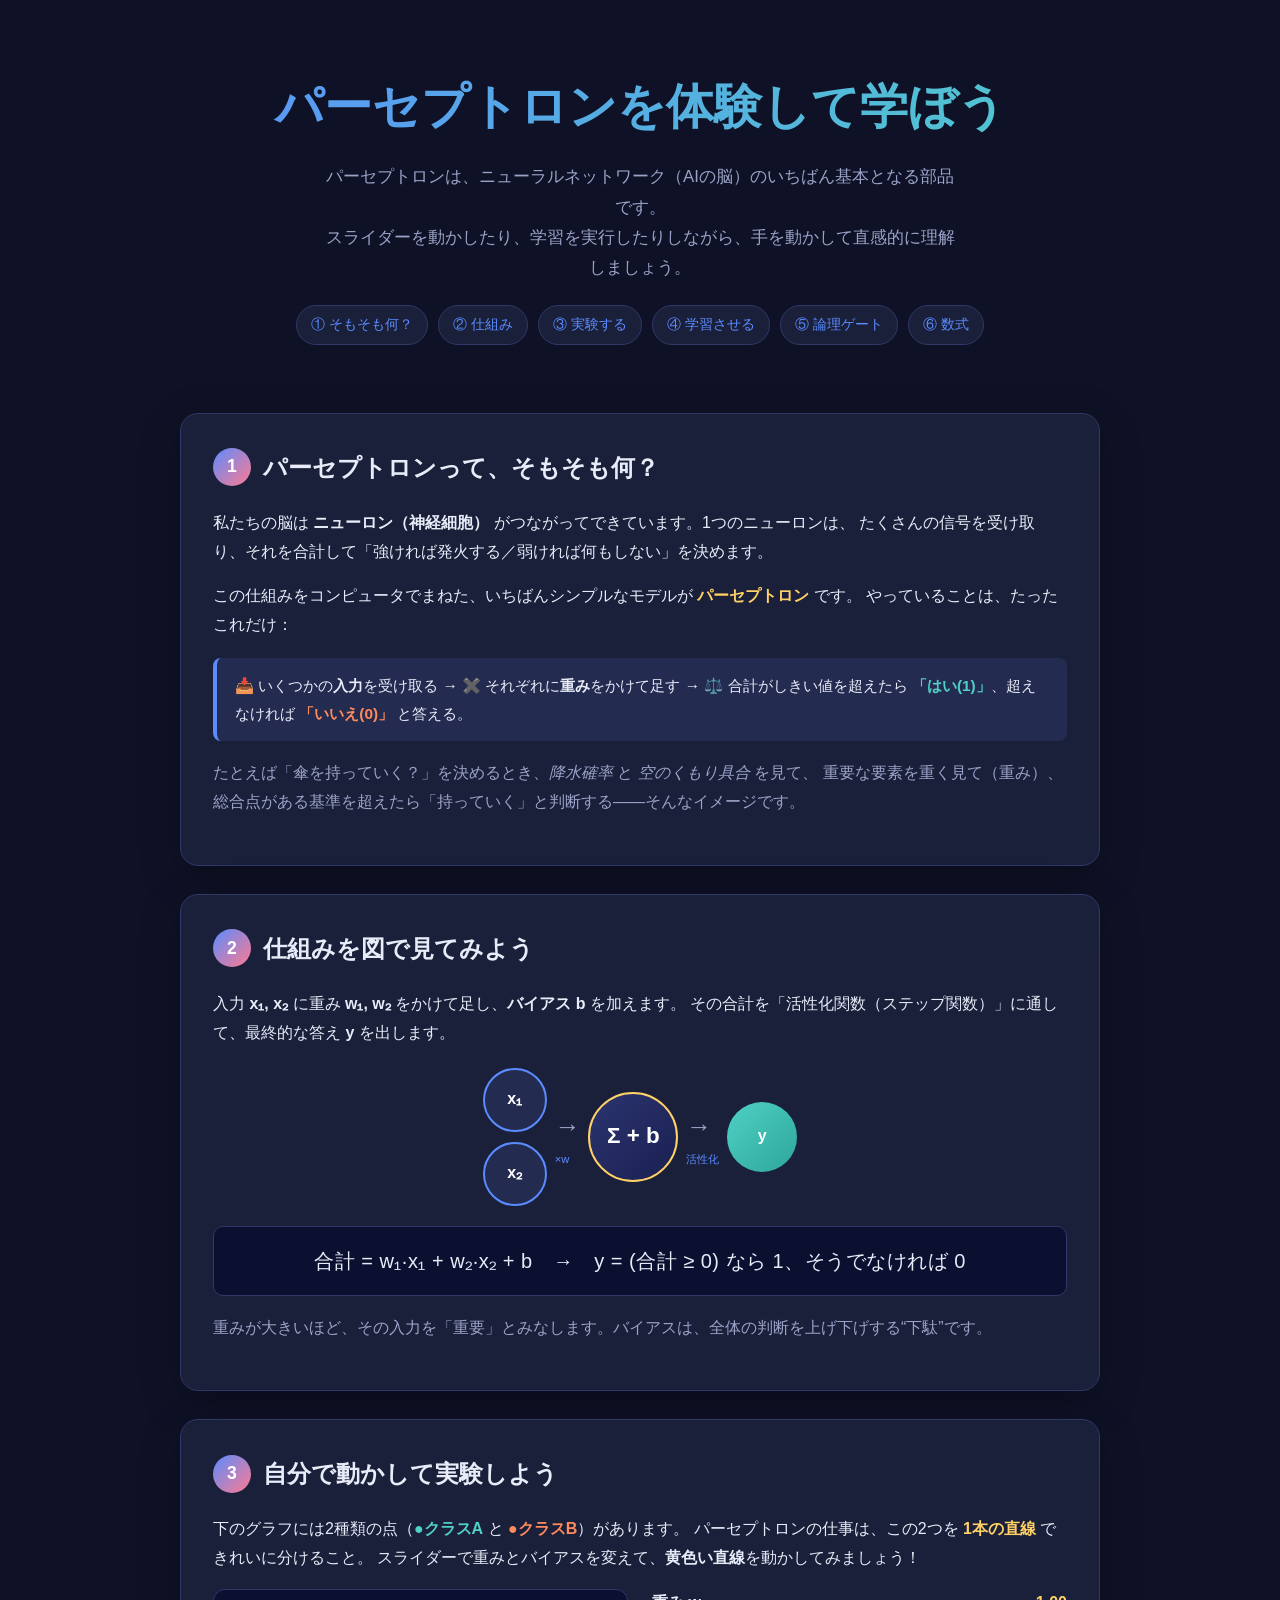
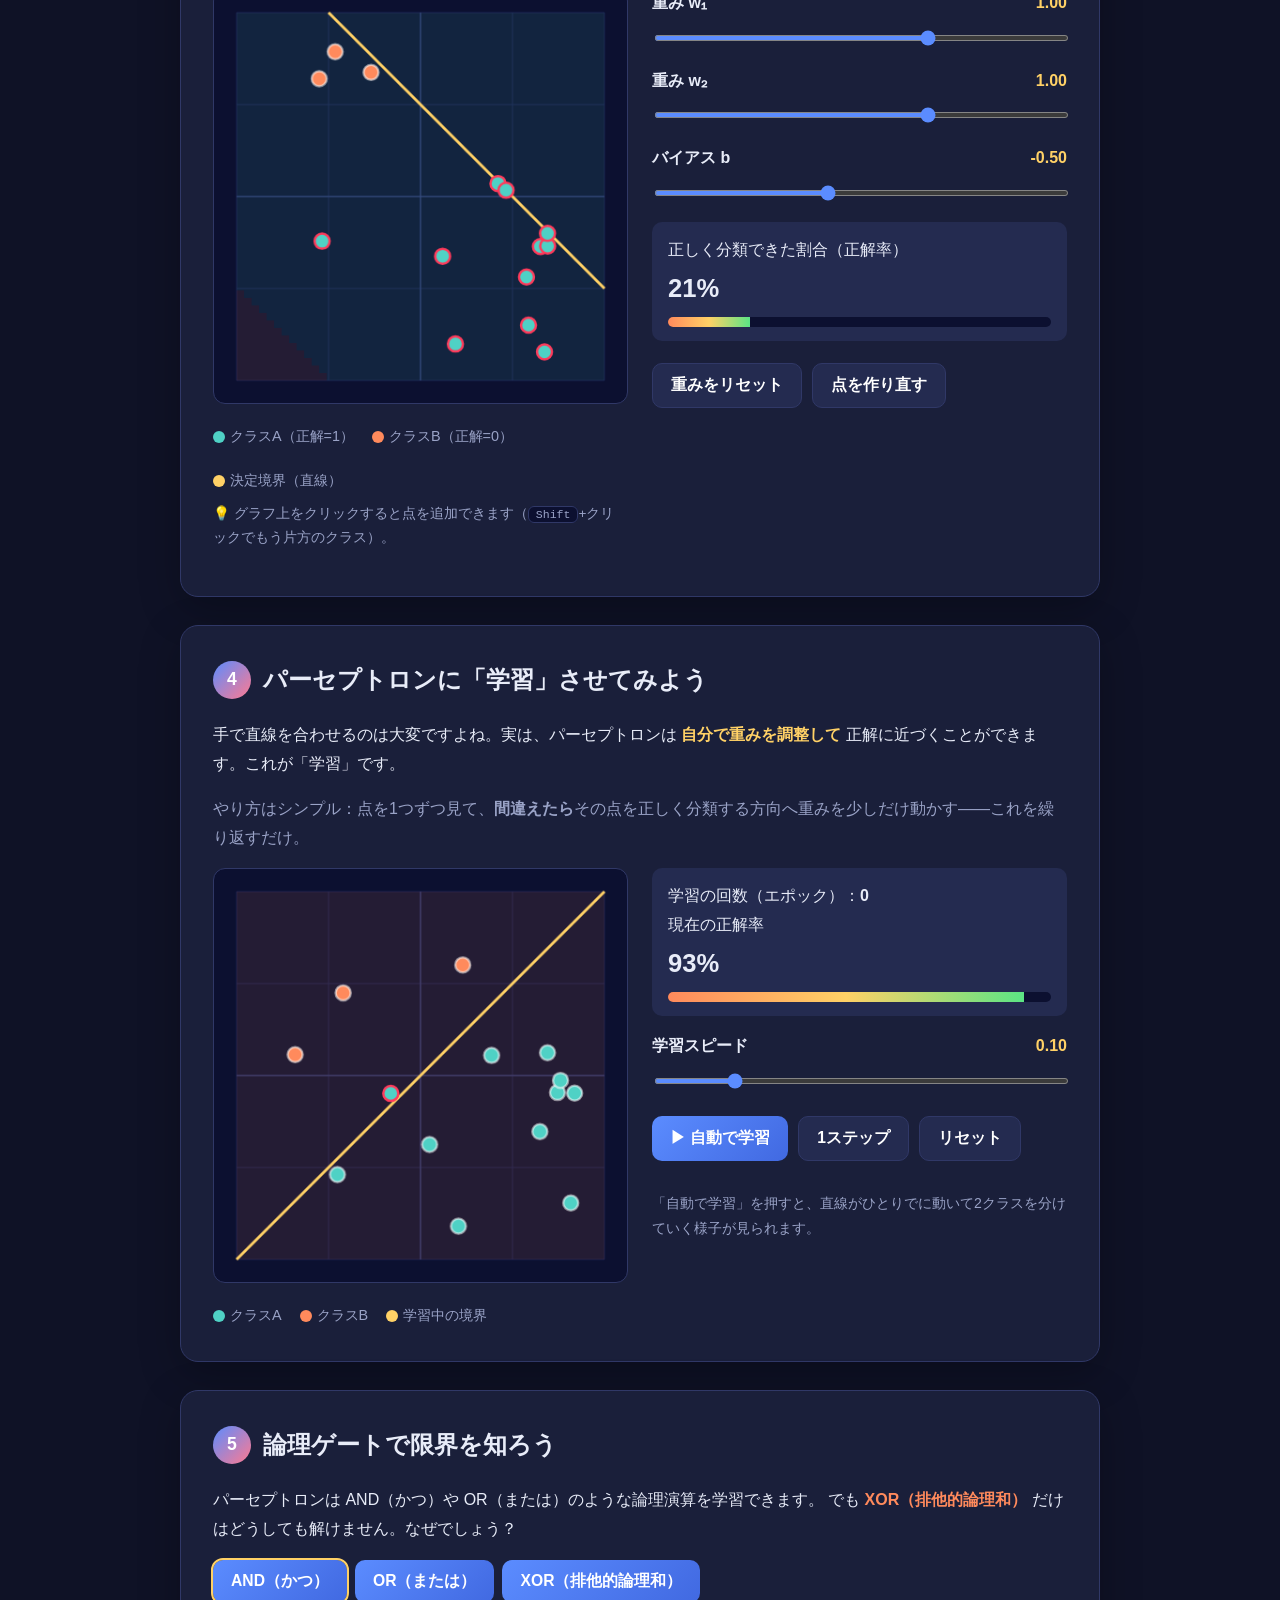
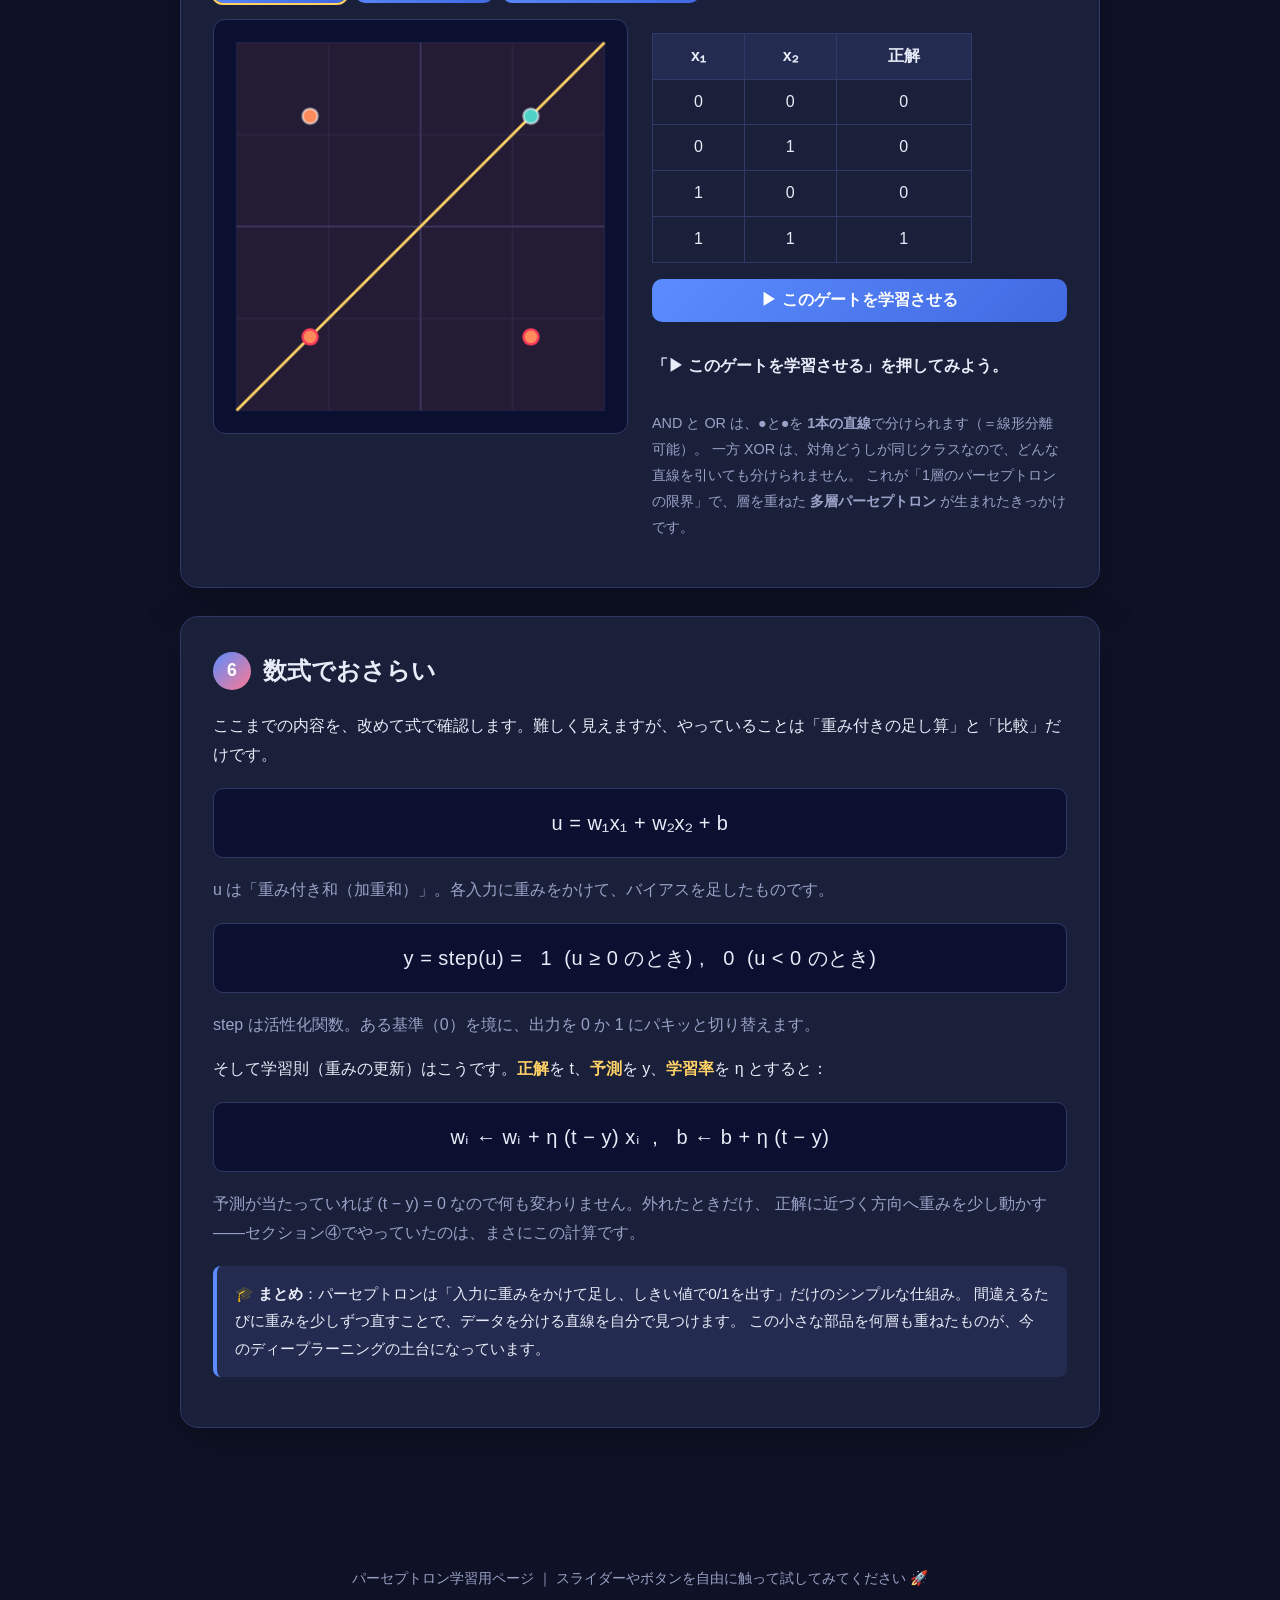
==== perceptron/index.html @ 908587cb "Add interactive perceptron learning page for beginners 初心者がパーセプトロンを直感的に理解できる単一HTMLページを perceptron/ に" ====
<!DOCTYPE html>
<html lang="ja">
<head>
<meta charset="UTF-8">
<meta name="viewport" content="width=device-width, initial-scale=1.0">
<title>パーセプトロンを体験して学ぼう</title>
<style>
  :root {
    --bg: #0f1226;
    --panel: #1a1f3a;
    --panel-light: #242b50;
    --accent: #5b8cff;
    --accent2: #ff7a90;
    --pos: #4fd1c5;
    --neg: #ff8a5c;
    --text: #e8ecf8;
    --muted: #9aa3c7;
    --ok: #5be584;
    --line: #ffd166;
    --border: #303867;
  }
  * { box-sizing: border-box; }
  html { scroll-behavior: smooth; }
  body {
    margin: 0;
    font-family: -apple-system, BlinkMacSystemFont, "Segoe UI", "Hiragino Kaku Gothic ProN", "Yu Gothic", Meiryo, sans-serif;
    background: radial-gradient(1200px 600px at 50% -10%, #1b2350 0%, var(--bg) 60%);
    color: var(--text);
    line-height: 1.8;
    -webkit-font-smoothing: antialiased;
  }
  header {
    text-align: center;
    padding: 64px 20px 40px;
  }
  header h1 {
    font-size: clamp(1.8rem, 5vw, 3rem);
    margin: 0 0 12px;
    background: linear-gradient(90deg, var(--accent), var(--pos));
    -webkit-background-clip: text;
    background-clip: text;
    color: transparent;
  }
  header p {
    color: var(--muted);
    max-width: 640px;
    margin: 0 auto;
    font-size: 1.05rem;
  }
  main { max-width: 960px; margin: 0 auto; padding: 0 20px 80px; }
  section {
    background: var(--panel);
    border: 1px solid var(--border);
    border-radius: 18px;
    padding: 32px;
    margin: 28px 0;
    box-shadow: 0 12px 40px rgba(0,0,0,0.25);
  }
  section h2 {
    margin-top: 0;
    font-size: 1.5rem;
    display: flex;
    align-items: center;
    gap: 12px;
  }
  .step-num {
    display: inline-flex;
    align-items: center;
    justify-content: center;
    width: 38px; height: 38px;
    border-radius: 50%;
    background: linear-gradient(135deg, var(--accent), var(--accent2));
    color: #fff;
    font-size: 1.1rem;
    font-weight: 700;
    flex: 0 0 auto;
  }
  p, li { color: var(--text); }
  .muted { color: var(--muted); }
  .hl { color: var(--line); font-weight: 700; }
  .pos-t { color: var(--pos); font-weight: 700; }
  .neg-t { color: var(--neg); font-weight: 700; }
  .note {
    background: var(--panel-light);
    border-left: 4px solid var(--accent);
    border-radius: 8px;
    padding: 14px 18px;
    margin: 18px 0;
    font-size: 0.96rem;
  }
  .formula {
    background: #0c1030;
    border: 1px solid var(--border);
    border-radius: 10px;
    padding: 16px 20px;
    text-align: center;
    font-size: 1.25rem;
    letter-spacing: 0.5px;
    margin: 18px 0;
    overflow-x: auto;
  }
  /* ニューロン図 */
  .neuron-diagram {
    display: flex;
    align-items: center;
    justify-content: center;
    gap: 8px;
    flex-wrap: wrap;
    margin: 20px 0;
  }
  .node {
    border-radius: 50%;
    display: flex;
    align-items: center;
    justify-content: center;
    font-weight: 700;
    color: #fff;
    flex: 0 0 auto;
  }
  .node.input { width: 64px; height: 64px; background: var(--panel-light); border: 2px solid var(--accent); }
  .node.sum { width: 90px; height: 90px; background: linear-gradient(135deg,#2b3470,#1a2050); border: 2px solid var(--line); font-size: 1.4rem; }
  .node.output { width: 70px; height: 70px; background: linear-gradient(135deg, var(--pos), #2ea69a); }
  .arrow { color: var(--muted); font-size: 1.6rem; }
  .arrow small { display:block; color: var(--accent); font-size: .7rem; }
  .col { display:flex; flex-direction:column; gap:10px; }

  /* コントロール */
  .lab-grid {
    display: grid;
    grid-template-columns: 1fr 1fr;
    gap: 24px;
  }
  @media (max-width: 760px) { .lab-grid { grid-template-columns: 1fr; } }
  canvas {
    background: #0c1030;
    border-radius: 12px;
    border: 1px solid var(--border);
    width: 100%;
    height: auto;
    touch-action: none;
  }
  .controls { display: flex; flex-direction: column; gap: 16px; }
  .slider-row label { display: flex; justify-content: space-between; font-weight: 600; margin-bottom: 4px; }
  .slider-row .val { color: var(--line); font-variant-numeric: tabular-nums; }
  input[type=range] {
    width: 100%;
    accent-color: var(--accent);
    height: 6px;
  }
  .readout {
    background: var(--panel-light);
    border-radius: 10px;
    padding: 14px 16px;
    font-variant-numeric: tabular-nums;
  }
  .readout .big { font-size: 1.6rem; font-weight: 800; }
  .acc-bar {
    height: 10px; border-radius: 6px; background: #0c1030; overflow: hidden; margin-top: 6px;
  }
  .acc-bar > div { height: 100%; background: linear-gradient(90deg, var(--neg), var(--line), var(--ok)); transition: width .25s; }
  .btn-row { display: flex; gap: 10px; flex-wrap: wrap; margin-top: 6px; }
  button {
    background: linear-gradient(135deg, var(--accent), #4169e1);
    color: #fff;
    border: none;
    border-radius: 10px;
    padding: 11px 18px;
    font-size: 0.98rem;
    font-weight: 700;
    cursor: pointer;
    transition: transform .08s, filter .15s;
    font-family: inherit;
  }
  button:hover { filter: brightness(1.12); }
  button:active { transform: translateY(1px); }
  button.ghost { background: var(--panel-light); border: 1px solid var(--border); }
  button:disabled { opacity: .45; cursor: not-allowed; }
  .legend { display: flex; gap: 18px; flex-wrap: wrap; font-size: .9rem; margin-top: 10px; color: var(--muted); }
  .dot { display:inline-block; width:12px; height:12px; border-radius:50%; margin-right:5px; vertical-align: middle; }

  /* 論理ゲート */
  .gate-tabs { display:flex; gap:8px; flex-wrap:wrap; margin-bottom: 16px; }
  .gate-tabs button.active { outline: 2px solid var(--line); }
  table.truth { border-collapse: collapse; width: 100%; max-width: 320px; margin-top: 14px; }
  table.truth th, table.truth td { border: 1px solid var(--border); padding: 8px 10px; text-align: center; font-variant-numeric: tabular-nums; }
  table.truth th { background: var(--panel-light); }
  .verdict { margin-top: 14px; font-weight: 700; }

  footer { text-align:center; color: var(--muted); padding: 30px 20px 60px; font-size: .9rem; }
  .toc { display:flex; gap:10px; flex-wrap:wrap; justify-content:center; margin-top: 22px; }
  .toc a { color: var(--accent); text-decoration:none; background: var(--panel); border:1px solid var(--border); padding:6px 14px; border-radius: 999px; font-size:.88rem; }
  .toc a:hover { background: var(--panel-light); }
  kbd { background:#0c1030; border:1px solid var(--border); border-radius:6px; padding:1px 7px; font-size:.85em; }
</style>
</head>
<body>

<header>
  <h1>パーセプトロンを体験して学ぼう</h1>
  <p>パーセプトロンは、ニューラルネットワーク（AIの脳）のいちばん基本となる部品です。<br>
     スライダーを動かしたり、学習を実行したりしながら、手を動かして直感的に理解しましょう。</p>
  <nav class="toc">
    <a href="#what">① そもそも何？</a>
    <a href="#how">② 仕組み</a>
    <a href="#lab">③ 実験する</a>
    <a href="#train">④ 学習させる</a>
    <a href="#gate">⑤ 論理ゲート</a>
    <a href="#math">⑥ 数式</a>
  </nav>
</header>

<main>

  <!-- ① -->
  <section id="what">
    <h2><span class="step-num">1</span>パーセプトロンって、そもそも何？</h2>
    <p>私たちの脳は <b>ニューロン（神経細胞）</b> がつながってできています。1つのニューロンは、
       たくさんの信号を受け取り、それを合計して「強ければ発火する／弱ければ何もしない」を決めます。</p>
    <p>この仕組みをコンピュータでまねた、いちばんシンプルなモデルが <span class="hl">パーセプトロン</span> です。
       やっていることは、たったこれだけ：</p>
    <div class="note">
      📥 いくつかの<b>入力</b>を受け取る → ✖️ それぞれに<b>重み</b>をかけて足す →
      ⚖️ 合計がしきい値を超えたら <span class="pos-t">「はい(1)」</span>、超えなければ <span class="neg-t">「いいえ(0)」</span> と答える。
    </div>
    <p class="muted">たとえば「傘を持っていく？」を決めるとき、<i>降水確率</i> と <i>空のくもり具合</i> を見て、
       重要な要素を重く見て（重み）、総合点がある基準を超えたら「持っていく」と判断する——そんなイメージです。</p>
  </section>

  <!-- ② -->
  <section id="how">
    <h2><span class="step-num">2</span>仕組みを図で見てみよう</h2>
    <p>入力 <b>x₁, x₂</b> に重み <b>w₁, w₂</b> をかけて足し、<b>バイアス b</b> を加えます。
       その合計を「活性化関数（ステップ関数）」に通して、最終的な答え <b>y</b> を出します。</p>
    <div class="neuron-diagram">
      <div class="col">
        <div class="node input">x₁</div>
        <div class="node input">x₂</div>
      </div>
      <div class="arrow">→<small>×w</small></div>
      <div class="node sum">Σ + b</div>
      <div class="arrow">→<small>活性化</small></div>
      <div class="node output">y</div>
    </div>
    <div class="formula">
      合計 = w₁·x₁ + w₂·x₂ + b　→　y = (合計 ≥ 0) なら 1、そうでなければ 0
    </div>
    <p class="muted">重みが大きいほど、その入力を「重要」とみなします。バイアスは、全体の判断を上げ下げする“下駄”です。</p>
  </section>

  <!-- ③ -->
  <section id="lab">
    <h2><span class="step-num">3</span>自分で動かして実験しよう</h2>
    <p>下のグラフには2種類の点（<span class="pos-t">●クラスA</span> と <span class="neg-t">●クラスB</span>）があります。
       パーセプトロンの仕事は、この2つを <span class="hl">1本の直線</span> できれいに分けること。
       スライダーで重みとバイアスを変えて、<b>黄色い直線</b>を動かしてみましょう！</p>
    <div class="lab-grid">
      <div>
        <canvas id="labCanvas" width="440" height="440"></canvas>
        <div class="legend">
          <span><span class="dot" style="background:var(--pos)"></span>クラスA（正解=1）</span>
          <span><span class="dot" style="background:var(--neg)"></span>クラスB（正解=0）</span>
          <span><span class="dot" style="background:var(--line)"></span>決定境界（直線）</span>
        </div>
        <p class="muted" style="font-size:.85rem; margin-top:8px;">💡 グラフ上をクリックすると点を追加できます（<kbd>Shift</kbd>+クリックでもう片方のクラス）。</p>
      </div>
      <div class="controls">
        <div class="slider-row">
          <label>重み w₁ <span class="val" id="w1v">1.00</span></label>
          <input type="range" id="w1" min="-3" max="3" step="0.05" value="1">
        </div>
        <div class="slider-row">
          <label>重み w₂ <span class="val" id="w2v">1.00</span></label>
          <input type="range" id="w2" min="-3" max="3" step="0.05" value="1">
        </div>
        <div class="slider-row">
          <label>バイアス b <span class="val" id="bv">-0.50</span></label>
          <input type="range" id="b" min="-3" max="3" step="0.05" value="-0.5">
        </div>
        <div class="readout">
          正しく分類できた割合（正解率）
          <div class="big" id="accVal">--%</div>
          <div class="acc-bar"><div id="accFill" style="width:0%"></div></div>
        </div>
        <div class="btn-row">
          <button class="ghost" id="resetW">重みをリセット</button>
          <button class="ghost" id="newData">点を作り直す</button>
        </div>
      </div>
    </div>
  </section>

  <!-- ④ -->
  <section id="train">
    <h2><span class="step-num">4</span>パーセプトロンに「学習」させてみよう</h2>
    <p>手で直線を合わせるのは大変ですよね。実は、パーセプトロンは <span class="hl">自分で重みを調整して</span>
       正解に近づくことができます。これが「学習」です。</p>
    <p class="muted">やり方はシンプル：点を1つずつ見て、<b>間違えたら</b>その点を正しく分類する方向へ重みを少しだけ動かす——これを繰り返すだけ。</p>
    <div class="lab-grid">
      <div>
        <canvas id="trainCanvas" width="440" height="440"></canvas>
        <div class="legend">
          <span><span class="dot" style="background:var(--pos)"></span>クラスA</span>
          <span><span class="dot" style="background:var(--neg)"></span>クラスB</span>
          <span><span class="dot" style="background:var(--line)"></span>学習中の境界</span>
        </div>
      </div>
      <div class="controls">
        <div class="readout">
          <div>学習の回数（エポック）：<b id="epoch">0</b></div>
          <div>現在の正解率</div>
          <div class="big" id="trainAcc">--%</div>
          <div class="acc-bar"><div id="trainFill" style="width:0%"></div></div>
        </div>
        <div class="slider-row">
          <label>学習スピード <span class="val" id="lrv">0.10</span></label>
          <input type="range" id="lr" min="0.01" max="0.5" step="0.01" value="0.1">
        </div>
        <div class="btn-row">
          <button id="autoTrain">▶ 自動で学習</button>
          <button class="ghost" id="stepTrain">1ステップ</button>
          <button class="ghost" id="resetTrain">リセット</button>
        </div>
        <p class="muted" style="font-size:.88rem;">「自動で学習」を押すと、直線がひとりでに動いて2クラスを分けていく様子が見られます。</p>
      </div>
    </div>
  </section>

  <!-- ⑤ -->
  <section id="gate">
    <h2><span class="step-num">5</span>論理ゲートで限界を知ろう</h2>
    <p>パーセプトロンは AND（かつ）や OR（または）のような論理演算を学習できます。
       でも <span class="neg-t">XOR（排他的論理和）</span> だけはどうしても解けません。なぜでしょう？</p>
    <div class="gate-tabs">
      <button data-gate="AND" class="active">AND（かつ）</button>
      <button data-gate="OR">OR（または）</button>
      <button data-gate="XOR">XOR（排他的論理和）</button>
    </div>
    <div class="lab-grid">
      <div>
        <canvas id="gateCanvas" width="440" height="440"></canvas>
      </div>
      <div class="controls">
        <table class="truth">
          <thead><tr><th>x₁</th><th>x₂</th><th>正解</th></tr></thead>
          <tbody id="truthBody"></tbody>
        </table>
        <button id="gateTrain">▶ このゲートを学習させる</button>
        <div class="verdict" id="gateVerdict"></div>
        <p class="muted" style="font-size:.9rem;">
          AND と OR は、●と●を <b>1本の直線</b>で分けられます（＝線形分離可能）。
          一方 XOR は、対角どうしが同じクラスなので、どんな直線を引いても分けられません。
          これが「1層のパーセプトロンの限界」で、層を重ねた <b>多層パーセプトロン</b> が生まれたきっかけです。
        </p>
      </div>
    </div>
  </section>

  <!-- ⑥ -->
  <section id="math">
    <h2><span class="step-num">6</span>数式でおさらい</h2>
    <p>ここまでの内容を、改めて式で確認します。難しく見えますが、やっていることは「重み付きの足し算」と「比較」だけです。</p>
    <div class="formula">u = w₁x₁ + w₂x₂ + b</div>
    <p class="muted">u は「重み付き和（加重和）」。各入力に重みをかけて、バイアスを足したものです。</p>
    <div class="formula">y = step(u) = &nbsp; 1 &nbsp;(u ≥ 0 のとき) ,&nbsp;&nbsp; 0 &nbsp;(u &lt; 0 のとき)</div>
    <p class="muted">step は活性化関数。ある基準（0）を境に、出力を 0 か 1 にパキッと切り替えます。</p>
    <p>そして学習則（重みの更新）はこうです。<span class="hl">正解</span>を t、<span class="hl">予測</span>を y、<span class="hl">学習率</span>を η とすると：</p>
    <div class="formula">wᵢ ← wᵢ + η (t − y) xᵢ &nbsp;,&nbsp;&nbsp; b ← b + η (t − y)</div>
    <p class="muted">
      予測が当たっていれば (t − y) = 0 なので何も変わりません。外れたときだけ、
      正解に近づく方向へ重みを少し動かす——セクション④でやっていたのは、まさにこの計算です。
    </p>
    <div class="note">
      🎓 <b>まとめ</b>：パーセプトロンは「入力に重みをかけて足し、しきい値で0/1を出す」だけのシンプルな仕組み。
      間違えるたびに重みを少しずつ直すことで、データを分ける直線を自分で見つけます。
      この小さな部品を何層も重ねたものが、今のディープラーニングの土台になっています。
    </div>
  </section>

</main>

<footer>
  パーセプトロン学習用ページ ｜ スライダーやボタンを自由に触って試してみてください 🚀
</footer>

<script>
"use strict";

/* ===== 共通ユーティリティ ===== */
// データ座標 [-1,1]x[-1,1] を canvas ピクセルへ変換
function makeMapper(canvas) {
  const W = canvas.width, H = canvas.height, pad = 24;
  const toPx = (x, y) => [pad + (x + 1) / 2 * (W - 2 * pad),
                          H - pad - (y + 1) / 2 * (H - 2 * pad)];
  const toData = (px, py) => [(px - pad) / (W - 2 * pad) * 2 - 1,
                              -((py - (H - pad)) / (H - 2 * pad) * 2 - 1)];
  return { W, H, pad, toPx, toData };
}

function drawGrid(ctx, m) {
  ctx.clearRect(0, 0, m.W, m.H);
  ctx.strokeStyle = "#1b2150";
  ctx.lineWidth = 1;
  for (let i = -1; i <= 1; i += 0.5) {
    const [x1, y1] = m.toPx(i, -1), [x2, y2] = m.toPx(i, 1);
    ctx.beginPath(); ctx.moveTo(x1, y1); ctx.lineTo(x2, y2); ctx.stroke();
    const [x3, y3] = m.toPx(-1, i), [x4, y4] = m.toPx(1, i);
    ctx.beginPath(); ctx.moveTo(x3, y3); ctx.lineTo(x4, y4); ctx.stroke();
  }
  // 軸
  ctx.strokeStyle = "#39427e";
  const [ax1, ay1] = m.toPx(-1, 0), [ax2, ay2] = m.toPx(1, 0);
  ctx.beginPath(); ctx.moveTo(ax1, ay1); ctx.lineTo(ax2, ay2); ctx.stroke();
  const [bx1, by1] = m.toPx(0, -1), [bx2, by2] = m.toPx(0, 1);
  ctx.beginPath(); ctx.moveTo(bx1, by1); ctx.lineTo(bx2, by2); ctx.stroke();
}

// 決定境界 w1*x + w2*y + b = 0 を塗り分け＋直線で描画
function drawBoundary(ctx, m, w1, w2, b) {
  // 領域の塗り分け（薄く）
  const step = 8;
  for (let px = m.pad; px < m.W - m.pad; px += step) {
    for (let py = m.pad; py < m.H - m.pad; py += step) {
      const [dx, dy] = m.toData(px, py);
      const u = w1 * dx + w2 * dy + b;
      ctx.fillStyle = u >= 0 ? "rgba(79,209,197,0.10)" : "rgba(255,138,92,0.10)";
      ctx.fillRect(px, py, step, step);
    }
  }
  // 直線
  ctx.strokeStyle = "#ffd166";
  ctx.lineWidth = 3;
  ctx.beginPath();
  let pts = [];
  // 各辺との交点を求める
  if (Math.abs(w2) > 1e-6) {
    pts.push([-1, -(w1 * -1 + b) / w2]);
    pts.push([1, -(w1 * 1 + b) / w2]);
  }
  if (Math.abs(w1) > 1e-6) {
    pts.push([-(w2 * -1 + b) / w1, -1]);
    pts.push([-(w2 * 1 + b) / w1, 1]);
  }
  pts = pts.filter(p => p[0] >= -1.0001 && p[0] <= 1.0001 && p[1] >= -1.0001 && p[1] <= 1.0001);
  if (pts.length >= 2) {
    const [sx, sy] = m.toPx(pts[0][0], pts[0][1]);
    const [ex, ey] = m.toPx(pts[1][0], pts[1][1]);
    ctx.moveTo(sx, sy); ctx.lineTo(ex, ey); ctx.stroke();
  }
}

function drawPoints(ctx, m, pts, w1, w2, b, showWrong) {
  for (const p of pts) {
    const [px, py] = m.toPx(p.x, p.y);
    const pred = (w1 * p.x + w2 * p.y + b) >= 0 ? 1 : 0;
    const correct = pred === p.label;
    ctx.beginPath();
    ctx.arc(px, py, 8, 0, Math.PI * 2);
    ctx.fillStyle = p.label === 1 ? "#4fd1c5" : "#ff8a5c";
    ctx.fill();
    // 間違って分類された点は赤枠で強調
    ctx.lineWidth = 2.5;
    ctx.strokeStyle = (showWrong && !correct) ? "#ff3b5c" : "rgba(255,255,255,0.55)";
    ctx.stroke();
  }
}

function accuracy(pts, w1, w2, b) {
  if (!pts.length) return 0;
  let ok = 0;
  for (const p of pts) {
    const pred = (w1 * p.x + w2 * p.y + b) >= 0 ? 1 : 0;
    if (pred === p.label) ok++;
  }
  return ok / pts.length;
}

// 線形分離しやすい2クラスのランダムデータを生成
function genData(n = 14) {
  const pts = [];
  // 隠れた“真の直線”を決める
  const tw1 = (Math.random() * 2 - 1) || 0.5;
  const tw2 = (Math.random() * 2 - 1) || 0.5;
  const tb = (Math.random() * 0.8 - 0.4);
  let guard = 0;
  while (pts.length < n && guard < 2000) {
    guard++;
    const x = Math.random() * 1.7 - 0.85;
    const y = Math.random() * 1.7 - 0.85;
    const u = tw1 * x + tw2 * y + tb;
    if (Math.abs(u) < 0.18) continue; // 境界付近は避けて分かりやすく
    pts.push({ x, y, label: u >= 0 ? 1 : 0 });
  }
  return pts;
}

/* ===== ③ 実験ラボ ===== */
(function () {
  const canvas = document.getElementById("labCanvas");
  const ctx = canvas.getContext("2d");
  const m = makeMapper(canvas);
  let pts = genData();
  const w1El = document.getElementById("w1"), w2El = document.getElementById("w2"), bEl = document.getElementById("b");

  function render() {
    const w1 = +w1El.value, w2 = +w2El.value, b = +bEl.value;
    document.getElementById("w1v").textContent = w1.toFixed(2);
    document.getElementById("w2v").textContent = w2.toFixed(2);
    document.getElementById("bv").textContent = b.toFixed(2);
    drawGrid(ctx, m);
    drawBoundary(ctx, m, w1, w2, b);
    drawPoints(ctx, m, pts, w1, w2, b, true);
    const acc = accuracy(pts, w1, w2, b);
    document.getElementById("accVal").textContent = Math.round(acc * 100) + "%";
    document.getElementById("accFill").style.width = (acc * 100) + "%";
  }
  [w1El, w2El, bEl].forEach(el => el.addEventListener("input", render));
  document.getElementById("resetW").addEventListener("click", () => {
    w1El.value = 1; w2El.value = 1; bEl.value = -0.5; render();
  });
  document.getElementById("newData").addEventListener("click", () => { pts = genData(); render(); });

  canvas.addEventListener("click", (e) => {
    const rect = canvas.getBoundingClientRect();
    const px = (e.clientX - rect.left) * (canvas.width / rect.width);
    const py = (e.clientY - rect.top) * (canvas.height / rect.height);
    const [dx, dy] = m.toData(px, py);
    if (dx < -1 || dx > 1 || dy < -1 || dy > 1) return;
    pts.push({ x: dx, y: dy, label: e.shiftKey ? 0 : 1 });
    render();
  });

  render();
})();

/* ===== ④ 学習デモ ===== */
(function () {
  const canvas = document.getElementById("trainCanvas");
  const ctx = canvas.getContext("2d");
  const m = makeMapper(canvas);
  let pts = genData();
  let w1 = 0.1, w2 = -0.1, b = 0;
  let epoch = 0, idx = 0, timer = null;
  const lrEl = document.getElementById("lr");

  function render() {
    drawGrid(ctx, m);
    drawBoundary(ctx, m, w1, w2, b);
    drawPoints(ctx, m, pts, w1, w2, b, true);
    const acc = accuracy(pts, w1, w2, b);
    document.getElementById("epoch").textContent = epoch;
    document.getElementById("trainAcc").textContent = Math.round(acc * 100) + "%";
    document.getElementById("trainFill").style.width = (acc * 100) + "%";
    document.getElementById("lrv").textContent = (+lrEl.value).toFixed(2);
    return acc;
  }

  // 1点について重みを更新（パーセプトロン学習則）
  function oneStep() {
    const lr = +lrEl.value;
    const p = pts[idx];
    const pred = (w1 * p.x + w2 * p.y + b) >= 0 ? 1 : 0;
    const err = p.label - pred;
    w1 += lr * err * p.x;
    w2 += lr * err * p.y;
    b  += lr * err;
    idx++;
    if (idx >= pts.length) { idx = 0; epoch++; }
  }

  function reset() {
    stop();
    w1 = 0.1; w2 = -0.1; b = 0; epoch = 0; idx = 0;
    pts = genData();
    render();
  }
  function stop() {
    if (timer) { clearInterval(timer); timer = null; }
    document.getElementById("autoTrain").textContent = "▶ 自動で学習";
  }

  document.getElementById("stepTrain").addEventListener("click", () => { oneStep(); render(); });
  document.getElementById("resetTrain").addEventListener("click", reset);
  lrEl.addEventListener("input", render);
  document.getElementById("autoTrain").addEventListener("click", function () {
    if (timer) { stop(); return; }
    this.textContent = "⏸ 一時停止";
    timer = setInterval(() => {
      oneStep();
      const acc = render();
      if (acc >= 1 && epoch > 0) { stop(); }   // 全部分類できたら停止
      if (epoch > 60) { stop(); }              // 収束しない場合の保険
    }, 120);
  });

  render();
})();

/* ===== ⑤ 論理ゲート ===== */
(function () {
  const canvas = document.getElementById("gateCanvas");
  const ctx = canvas.getContext("2d");
  const m = makeMapper(canvas);

  // 入力 0/1 を [-0.6, 0.6] にマップして表示
  const map01 = v => v === 1 ? 0.6 : -0.6;
  const gates = {
    AND: [[0,0,0],[0,1,0],[1,0,0],[1,1,1]],
    OR:  [[0,0,0],[0,1,1],[1,0,1],[1,1,1]],
    XOR: [[0,0,0],[0,1,1],[1,0,1],[1,1,0]],
  };
  let current = "AND";
  let w1 = 0.2, w2 = -0.2, b = 0;

  function pts() {
    return gates[current].map(r => ({ x: map01(r[0]), y: map01(r[1]), label: r[2] }));
  }

  function fillTruth() {
    const body = document.getElementById("truthBody");
    body.innerHTML = "";
    for (const r of gates[current]) {
      const tr = document.createElement("tr");
      tr.innerHTML = `<td>${r[0]}</td><td>${r[1]}</td><td>${r[2]}</td>`;
      body.appendChild(tr);
    }
  }

  function render() {
    drawGrid(ctx, m);
    drawBoundary(ctx, m, w1, w2, b);
    drawPoints(ctx, m, pts(), w1, w2, b, true);
  }

  function trainGate() {
    // パーセプトロンを多数回まわして収束を試みる
    w1 = Math.random() * 0.4 - 0.2; w2 = Math.random() * 0.4 - 0.2; b = 0;
    const data = pts();
    const lr = 0.1;
    for (let ep = 0; ep < 80; ep++) {
      for (const p of data) {
        const pred = (w1 * p.x + w2 * p.y + b) >= 0 ? 1 : 0;
        const err = p.label - pred;
        w1 += lr * err * p.x; w2 += lr * err * p.y; b += lr * err;
      }
    }
    render();
    const acc = accuracy(data, w1, w2, b);
    const v = document.getElementById("gateVerdict");
    if (acc >= 1) {
      v.innerHTML = `<span class="pos-t">✅ 学習成功！</span> ${current} は1本の直線できれいに分けられました（線形分離可能）。`;
    } else {
      v.innerHTML = `<span class="neg-t">❌ 学習失敗…</span> ${current} は正解率 ${Math.round(acc*100)}% で止まりました。どんな直線でも分けられません（線形分離不可能）。`;
    }
  }

  document.querySelectorAll(".gate-tabs button").forEach(btn => {
    btn.addEventListener("click", () => {
      document.querySelectorAll(".gate-tabs button").forEach(b => b.classList.remove("active"));
      btn.classList.add("active");
      current = btn.dataset.gate;
      w1 = 0.2; w2 = -0.2; b = 0;
      fillTruth();
      render();
      document.getElementById("gateVerdict").innerHTML = "「▶ このゲートを学習させる」を押してみよう。";
    });
  });
  document.getElementById("gateTrain").addEventListener("click", trainGate);

  fillTruth();
  render();
  document.getElementById("gateVerdict").innerHTML = "「▶ このゲートを学習させる」を押してみよう。";
})();
</script>
</body>
</html>
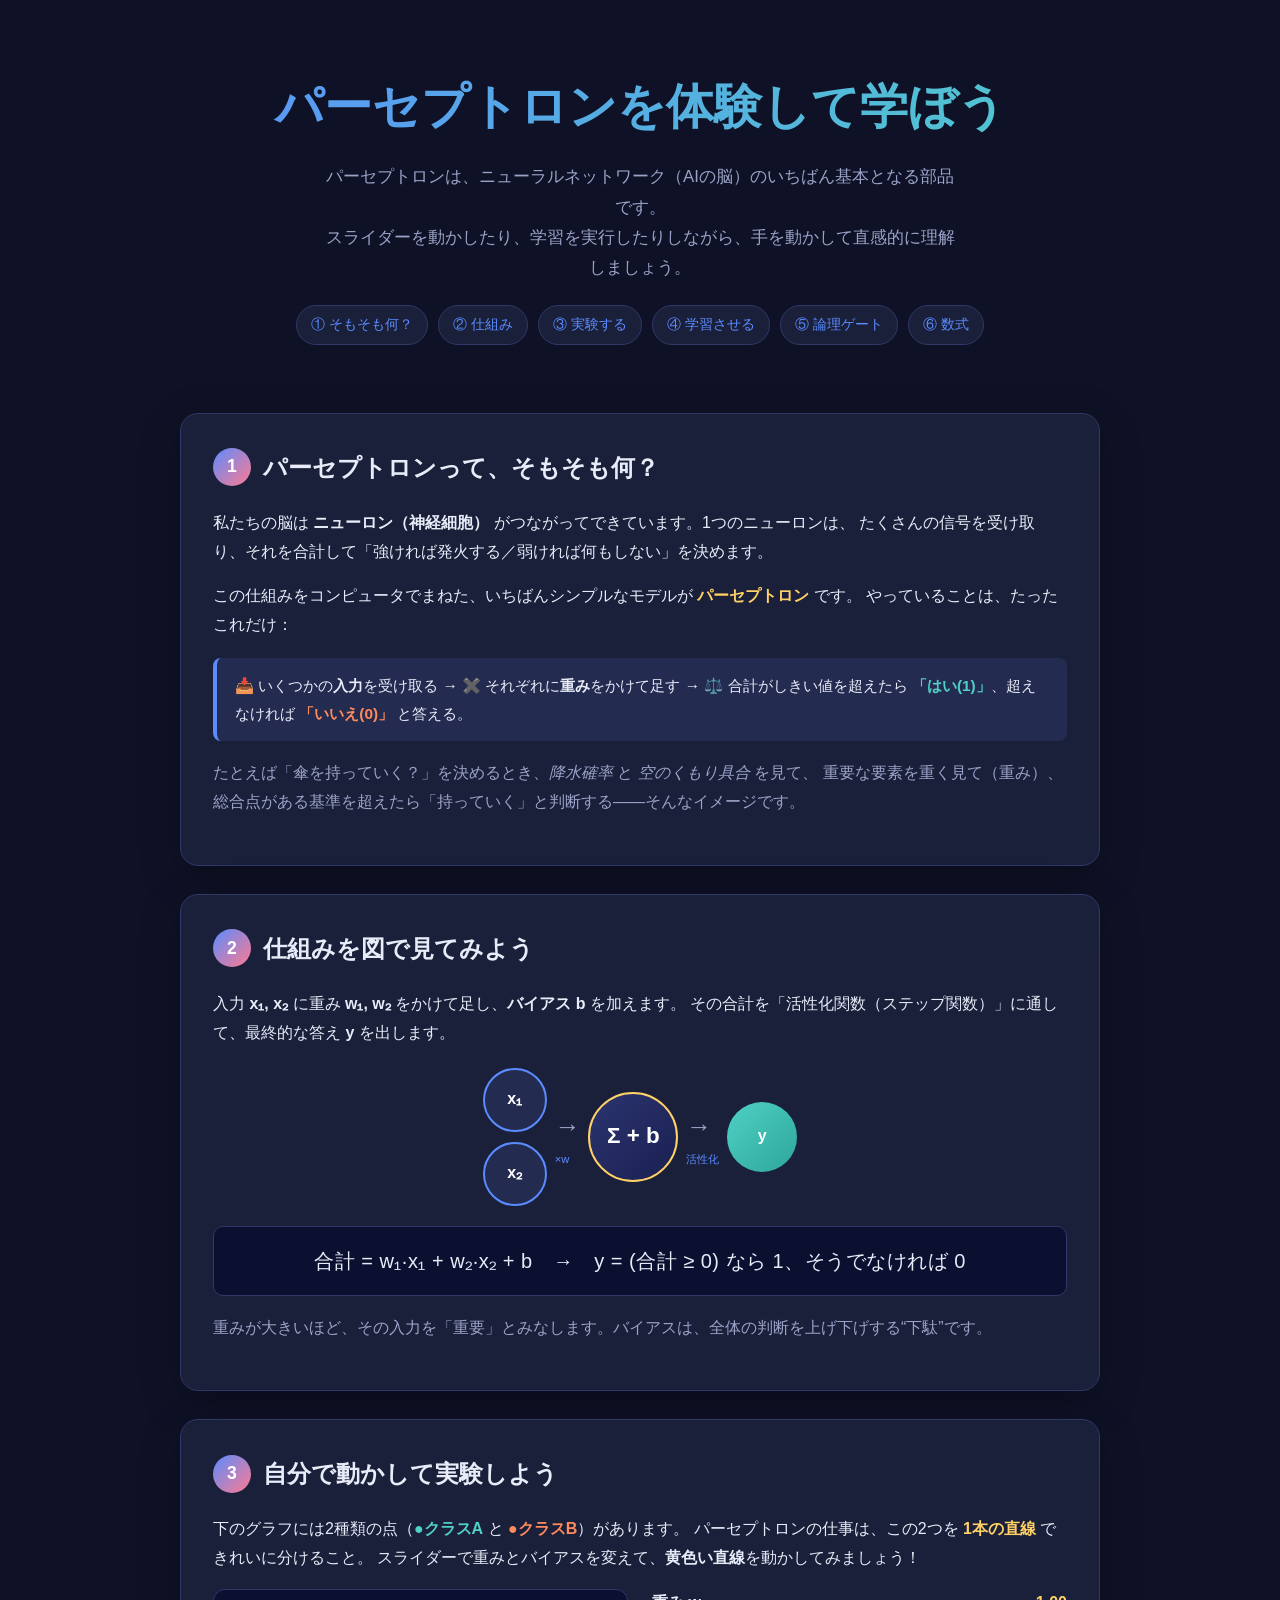
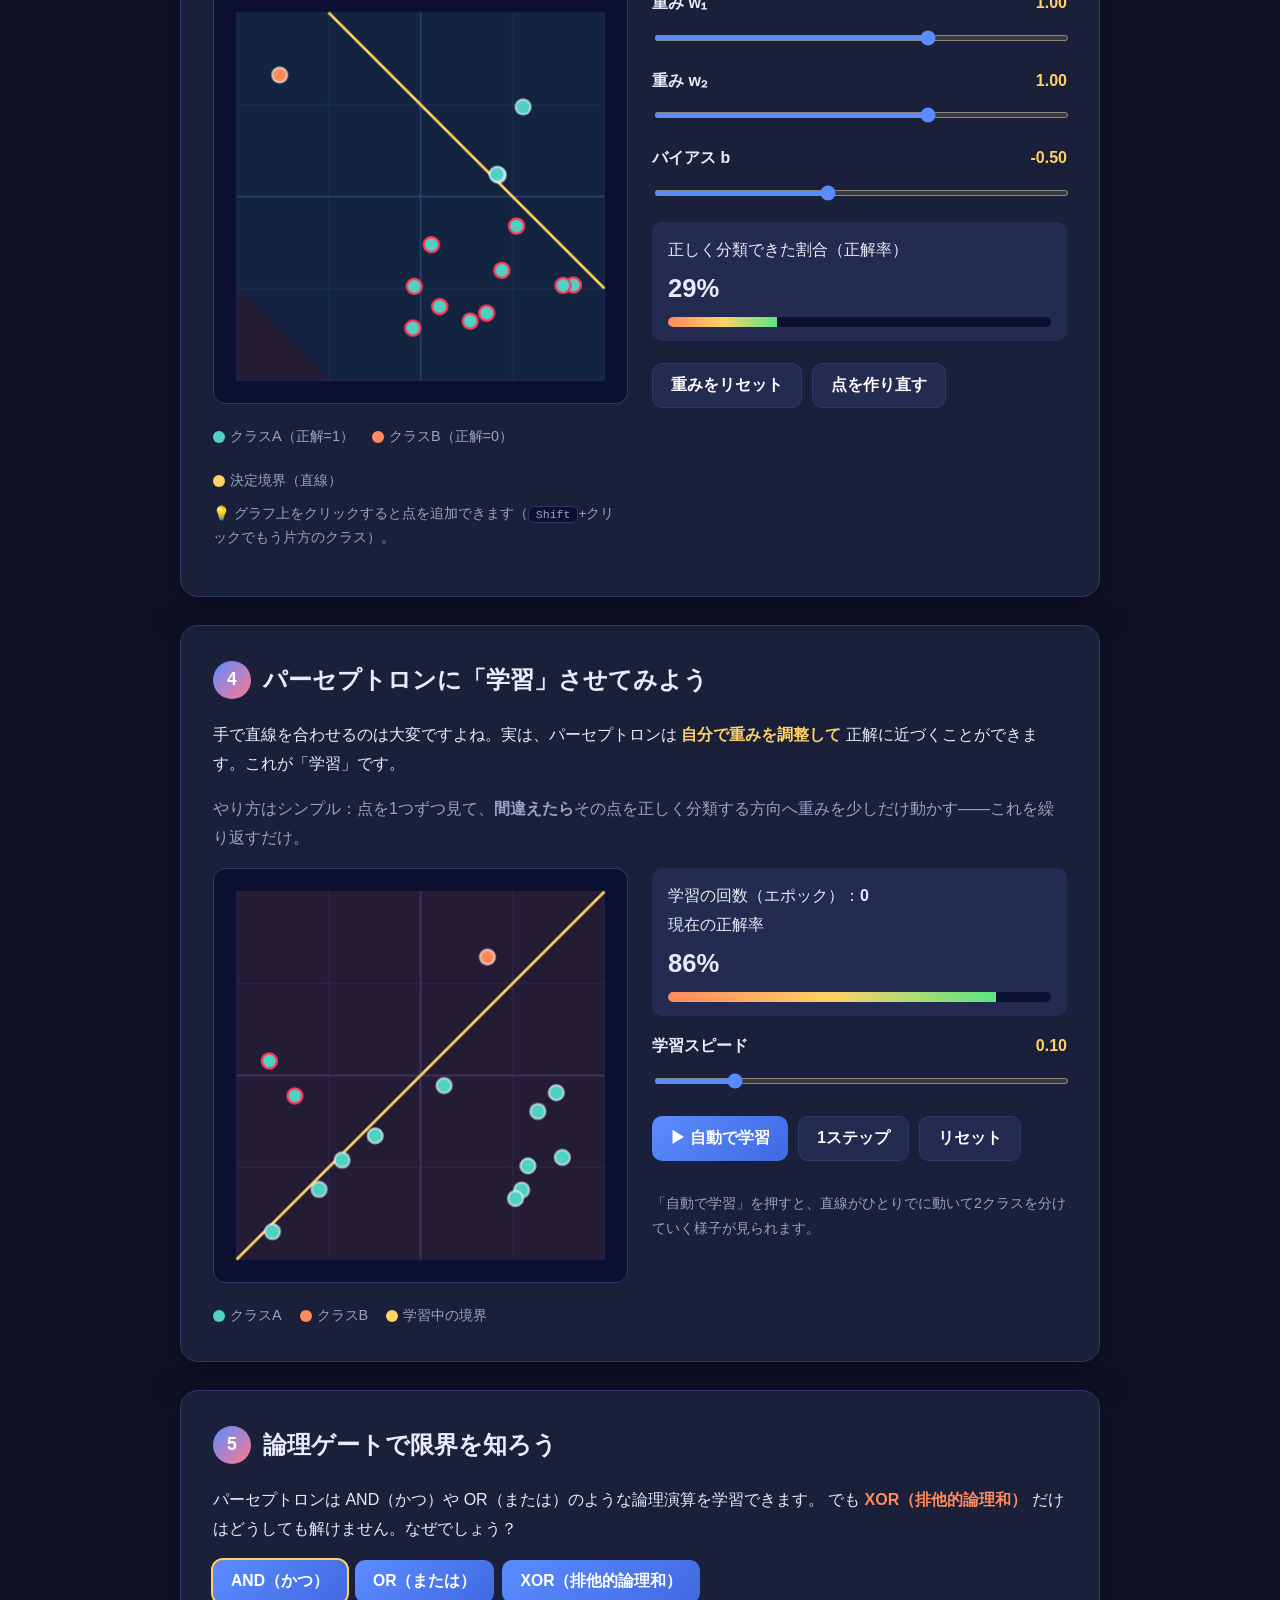
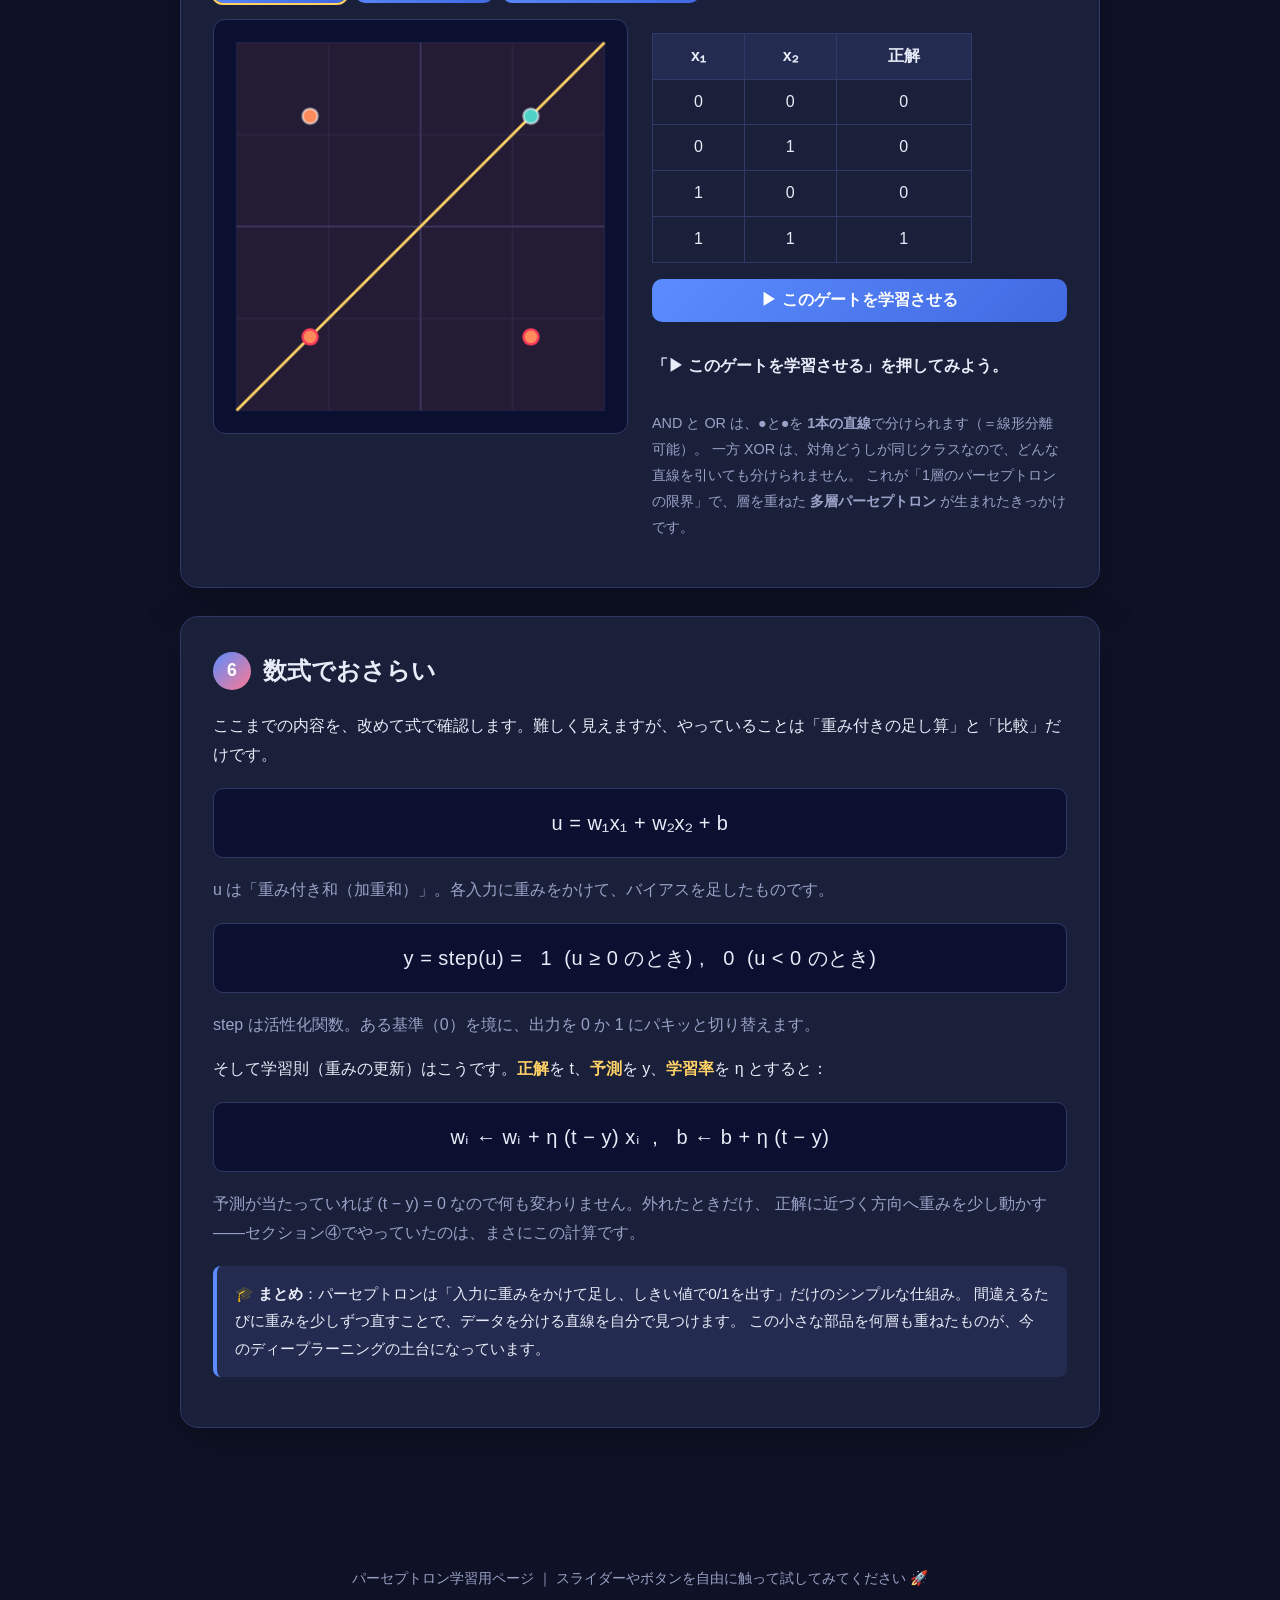
==== commit f83086a9: "Enable GitHub Pages site with mobile-friendly entry point - ルートに index.html（コンテンツ一覧の入口）を追加 - .nojeky" ====
--- a/perceptron/index.html
+++ b/perceptron/index.html
@@ -2,7 +2,13 @@
 <html lang="ja">
 <head>
 <meta charset="UTF-8">
-<meta name="viewport" content="width=device-width, initial-scale=1.0">
+<meta name="viewport" content="width=device-width, initial-scale=1.0, viewport-fit=cover">
+<meta name="theme-color" content="#0f1226">
+<meta name="description" content="初心者がパーセプトロンを手を動かしながら直感的に学べる、スマホ対応のインタラクティブ学習ページ。">
+<meta name="mobile-web-app-capable" content="yes">
+<meta name="apple-mobile-web-app-capable" content="yes">
+<meta name="apple-mobile-web-app-status-bar-style" content="black-translucent">
+<meta name="apple-mobile-web-app-title" content="パーセプトロン">
 <title>パーセプトロンを体験して学ぼう</title>
 <style>
   :root {
@@ -28,6 +34,8 @@
     color: var(--text);
     line-height: 1.8;
     -webkit-font-smoothing: antialiased;
+    -webkit-text-size-adjust: 100%;
+    padding: env(safe-area-inset-top) env(safe-area-inset-right) env(safe-area-inset-bottom) env(safe-area-inset-left);
   }
   header {
     text-align: center;
@@ -191,6 +199,31 @@
   .toc a { color: var(--accent); text-decoration:none; background: var(--panel); border:1px solid var(--border); padding:6px 14px; border-radius: 999px; font-size:.88rem; }
   .toc a:hover { background: var(--panel-light); }
   kbd { background:#0c1030; border:1px solid var(--border); border-radius:6px; padding:1px 7px; font-size:.85em; }
+
+  /* スマホ向け調整 */
+  @media (max-width: 600px) {
+    header { padding: 36px 16px 22px; }
+    header p { font-size: .98rem; }
+    main { padding: 0 12px 60px; }
+    section { padding: 20px 16px; border-radius: 14px; margin: 18px 0; }
+    section h2 { font-size: 1.22rem; gap: 9px; }
+    .step-num { width: 32px; height: 32px; font-size: 1rem; }
+    .formula { font-size: 1rem; padding: 12px 14px; }
+    .lab-grid { gap: 16px; }
+    .node.input { width: 52px; height: 52px; }
+    .node.sum { width: 74px; height: 74px; font-size: 1.15rem; }
+    .node.output { width: 58px; height: 58px; }
+    /* タップ操作しやすく：ボタンとスライダーを大きめに */
+    button { padding: 13px 18px; font-size: 1rem; }
+    .btn-row { gap: 8px; }
+    .btn-row button { flex: 1 1 auto; }
+    input[type=range] { height: 26px; }
+    .toc a { font-size: .82rem; padding: 7px 13px; }
+  }
+  /* タッチ端末ではスライダーのつまみを大きく */
+  @media (pointer: coarse) {
+    input[type=range] { height: 28px; }
+  }
 </style>
 </head>
 <body>
